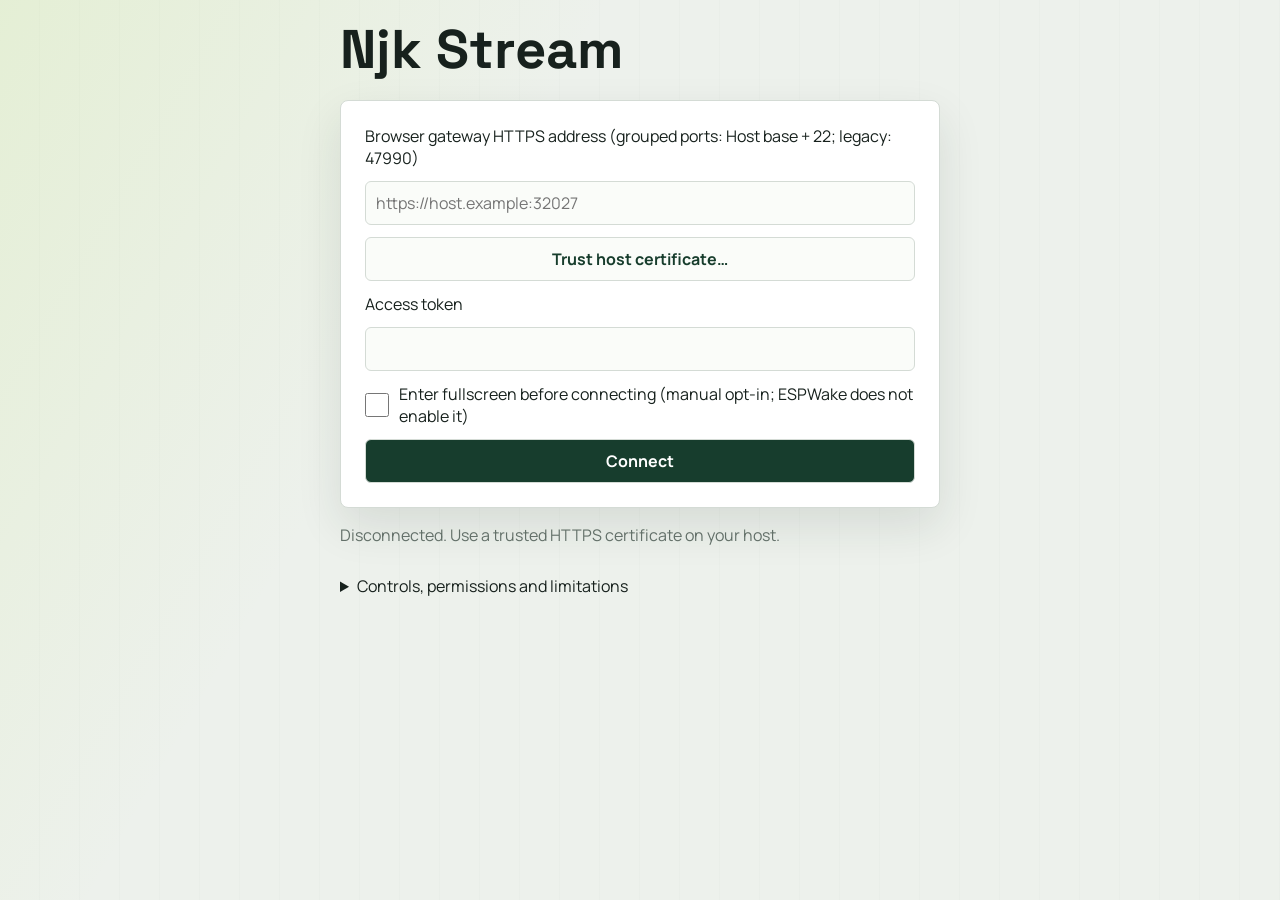
==== index.html @ f279ac7c "Document grouped Host ports in PWA connection guidance Co-authored-by: Copilot <223556219+Copilot@us" ====
<!doctype html>
<html lang="en">
<head>
  <meta charset="utf-8">
  <meta name="viewport" content="width=device-width,initial-scale=1,viewport-fit=cover">
  <meta name="theme-color" content="#14231d">
  <meta name="description" content="Authenticated browser desktop streaming for Njk Host">
  <link rel="manifest" href="./manifest.webmanifest">
  <link rel="icon" href="./icon.svg" type="image/svg+xml">
  <link rel="stylesheet" href="./style.css">
  <title>Njk Stream</title>
</head>
<body>
  <header>
    <h1>Njk Stream</h1>
  </header>
  <main>
    <form id="connection">
      <label for="host">Browser gateway HTTPS address (grouped ports: Host base + 22; legacy: 47990)</label>
      <input id="host" name="host" type="url" placeholder="https://host.example:32027" required autocomplete="url" spellcheck="false">
      <button id="trust-host" type="button">Trust host certificate…</button>
      <label for="token">Access token</label>
      <input id="token" name="token" type="password" required minlength="32" autocomplete="off" spellcheck="false">
      <label class="check-option"><input id="connect-fullscreen" type="checkbox"> Enter fullscreen before connecting (manual opt-in; ESPWake does not enable it)</label>
      <button type="submit" id="connect">Connect</button>
    </form>
    <p id="status" role="status" aria-live="polite">Disconnected. Use a trusted HTTPS certificate on your host.</p>
    <p id="handoff-recovery" hidden><a href="https://taducanh1605.github.io/espwake/">Return to ESPWake and open RemotePC again</a></p>
    <section id="stream-shell" aria-label="Remote stream" hidden>
      <p id="stream-loading" role="status" hidden>Connecting…</p>
      <video id="screen" autoplay muted playsinline tabindex="0" aria-label="Remote desktop. Focus to send keyboard input."></video>
      <details id="stream-tools" hidden>
        <summary aria-label="Remote controls" title="Tap to open. Drag to move; arrow keys move, Home resets."><span class="menu-icon" aria-hidden="true"><span></span><span></span><span></span></span></summary>
        <nav class="stream-menu-controls" aria-label="Remote controls">
        <div id="keyboard-accessory" role="group" aria-label="Remote keyboard extra keys">
          <button type="button" data-key="Escape">ESC</button>
          <button type="button" data-key="Tab">TAB</button>
          <button type="button" data-key="ArrowUp" aria-label="Up arrow">UP</button>
          <button type="button" data-key="ArrowDown" aria-label="Down arrow">DOWN</button>
          <button type="button" data-key="ArrowLeft" aria-label="Left arrow">LEFT</button>
          <button type="button" data-key="ArrowRight" aria-label="Right arrow">RIGHT</button>
          <button type="button" data-key="AltLeft" aria-pressed="false">ALT</button>
          <button type="button" data-key="ControlLeft" aria-pressed="false">CTRL</button>
          <button type="button" data-key="ShiftLeft" aria-pressed="false">SHIFT</button>
        </div>
        <button id="fullscreen" disabled>Enter immersive mode</button>
        <button id="rotate-screen" type="button" disabled>Rotate screen</button>
        <button id="disconnect" disabled>Disconnect</button>
        <button id="microphone" disabled aria-pressed="false">Enable microphone</button>
        <button id="desktop-audio" disabled>Mute desktop audio</button>
        <output id="playback-status" role="status" aria-live="polite"></output>
        <label for="stream-fps">Frame rate</label>
        <select id="stream-fps"><option value="60">60 FPS</option><option value="120">120 FPS (high-refresh device)</option><option value="90">90 FPS</option><option value="30">30 FPS (data saver)</option></select>
        <label for="stream-detail">Desktop detail</label>
        <select id="stream-detail"><option value="auto">Match device pixels (up to 2×)</option><option value="1">Standard (1×)</option><option value="2">High detail (2×)</option></select>
        <label for="stream-bitrate">Bitrate limit</label>
        <select id="stream-bitrate"><option value="auto">Automatic (input latency first)</option><option value="1000">1 Mbps</option><option value="2000">2 Mbps</option><option value="4000">4 Mbps</option><option value="8000">8 Mbps</option><option value="12000">12 Mbps</option><option value="20000">20 Mbps</option></select>
        <button id="apply-quality" disabled>Apply quality</button>
        <output id="video-quality">Video quality: negotiating…</output>
        <output id="quality-request" role="status" aria-live="polite"></output>
        <output id="audio-status" role="status" aria-live="polite"></output>
        <button id="exit-immersive">Exit immersive</button>
        <button id="pointer-lock">Lock mouse</button>
        <button id="soft-keyboard" aria-pressed="false">Keyboard</button>
        <label for="typing-mode">Text input</label>
        <select id="typing-mode"><option value="host">Host keyboard / UniKey (US layout)</option><option value="unicode">Direct Unicode / mobile IME</option></select>
        <output id="keyboard-status" role="status" aria-live="polite"></output>
        <label class="check-option"><input id="gamepad" type="checkbox" checked disabled> Enable gamepads</label>
        <output id="gamepad-status" role="status" aria-live="polite"></output>
        <button id="right-click">Right click</button>
        <button id="scroll-up" aria-label="Scroll remote desktop up">Scroll ↑</button>
        <button id="scroll-down" aria-label="Scroll remote desktop down">Scroll ↓</button>
        <button data-shortcut="win">Remote Win</button>
        <button data-shortcut="alt-tab">Remote Alt+Tab</button>
        <button data-shortcut="escape">Remote Esc</button>
        <label for="zoom">Local magnifier</label>
        <input id="zoom" type="range" min="1" max="3" step="0.25" value="1">
        <output id="zoom-level" for="zoom">1×</output>
        <output id="latency" aria-live="polite">Control RTT: measuring…</output>
        <p id="input-capabilities" role="status" aria-live="polite">Waiting for host input capabilities.</p>
        <p id="capture-status" role="status" aria-live="polite">Input capture off</p>
        <p id="stream-status" role="status" aria-live="polite"></p>
        </nav>
      </details>
    <span id="remote-text-label" hidden>Remote text input</span>
    <div id="remote-text" hidden contenteditable="true" role="textbox" aria-multiline="true" inputmode="none" virtualkeyboardpolicy="manual" tabindex="-1" autocapitalize="off" spellcheck="false" aria-label="Remote keyboard input" aria-describedby="remote-text-help"></div>
    <p id="remote-text-help" hidden>Text is sent to the focused host control. Tap the same host text field again to open the phone keyboard, or use Keyboard manually. Automatic opening requires host editable-focus confirmation and browser support.</p>
      <dialog id="exit-dialog" aria-labelledby="exit-title">
        <h2 id="exit-title">Leave the stream?</h2>
        <p>Disconnect leaves the host session running. Quit closes the remote session only when no other clients are using it.</p>
        <p id="exit-error" role="alert"></p>
        <button id="exit-cancel" type="button" autofocus>Cancel</button>
        <button id="exit-disconnect" type="button">Disconnect</button>
        <button id="exit-quit" type="button">Quit session</button>
      </dialog>
    </section>
    <details>
      <summary>Controls, permissions and limitations</summary>
      <p>Focus the video to send keys. Native hosts that advertise support receive independent multitouch contacts and stylus pressure, tilt and eraser input.
        Standalone capture uses mouse input. Tap a host text field once to focus it, then again to open the phone keyboard.
        The menu starts on the left. Drag its three-line handle to move it; arrow keys move the focused handle and Home resets it.
        Its saved position stays inside the stream after rotation. The floating menu provides extra keyboard keys, right click, scroll, microphone and manual keyboard controls.
        Open the floating menu to use Esc, Tab, arrows, Alt, Ctrl and Shift, with or without the on-screen keyboard.
        Tap a modifier to latch it, tap again to release, or hold it temporarily.
        Rotate screen switches portrait/landscape where the browser supports orientation lock, entering fullscreen if required.
        Exit immersive restores automatic rotation. Unsupported browsers require rotating the device manually.
        Fullscreen and keyboard lock are best-effort: browser/OS shortcuts, secure desktops and Ctrl+Alt+Delete cannot be captured.
        Press Escape to leave fullscreen. Standalone resize changes encoded video only; the native backend can change host display mode subject to ownership.
        Use the browser's built-in install action to install the PWA.</p>
      <p>GitHub Pages serves this app only. The host runs the separate TLS WebRTC gateway. Allow your browser's local-network
        permission if prompted. A trusted host certificate and reachable UDP ICE path (or your own TURN server) are required.</p>
      <p>Trust host certificate opens the gateway's HTTPS page in a separate window. Any browser certificate warning must be accepted manually;
        the app never bypasses TLS verification. The page signals completion only to this allowlisted PWA origin.</p>
      <p>Microphone is opt-in, requires browser permission, and is available only when the native host advertises a configured virtual-cable sink.
        It is never enabled automatically. Standalone desktop sound requires a configured Windows system-audio loopback device, not a microphone.</p>
      <p>The standalone fallback captures the Windows virtual desktop with FFmpeg, separately from Njk Host's native sessions;
        it does not arbitrate native virtual-display ownership. Njk Host includes the integrated native browser backend:
        run its packaged gateway in native mode with matching authentication and trusted TLS. No user coding is required.
        Access tokens grant desktop control; keep them secret.</p>
      <p>Immersive mode requests fullscreen and keyboard lock where available. Exit using the three-line menu or Escape.
        Android navigation/back gestures, Windows shortcuts and secure Ctrl+Alt+Delete cannot universally be intercepted.
        Remote Win, Alt+Tab and Esc buttons inject supported host keys; Ctrl+Alt+Delete is not offered because this host cannot inject the secure sequence.
        The local magnifier changes only your view, not host resolution. Streaming defaults to 60 FPS. 90/120 FPS require an updated Host, capable encoder, decoder and high-refresh display; 4K is limited to 60 FPS by H.264 level 5.2. More FPS cannot compensate for an overloaded network.
        Quality requests and actual encoder application are reported separately.</p>
      <p>Desktop detail matches the device pixel density up to 2×, bounded to 3840×2160.
        Higher detail provides sharper text but more desktop space and uses more bandwidth.
        Select Standard (1×) if host controls appear too small; the local magnifier can enlarge your view.</p>
      <p>The monitor button in ESP Wake can connect automatically using a short-lived, single-use ticket.
        The ticket is removed from browser history before connection; host credentials are not stored on the ESP32 or in browser storage.
        Expired access is refreshed through the launching ESPWake tab. Disconnect or Quit closes this launched tab only after the host confirms success.</p>
      <p>Host keyboard mode sends native key events for ASCII text so UniKey/Telex can run on the host; use a US host keyboard layout.
        Direct Unicode mode sends text already composed by your phone keyboard, including accents and emoji.
        Automatic soft-keyboard requests require host editable-focus confirmation and browser support. If the phone blocks an automatic request, open the controls menu and tap Keyboard; that direct gesture retries focus and keyboard activation.</p>
      <p>Enable gamepads to use up to four standard browser-mapped controllers through the host virtual-controller driver.
        Press a controller button after connecting so the browser can expose it. Input stops on blur, hidden pages or disconnect.</p>
      <p>Native Windows touch and stylus (including pressure, tilt and eraser) are enabled only when the host advertises those capabilities.
        The displayed control RTT measures the motion data channel round trip to the gateway; it is not end-to-end video/display latency.</p>
      <p><a href="https://github.com/taducanh1605/remotepc/releases/latest" target="_blank" rel="noopener">Download Njk Host and Njk Stream releases</a></p>
    </details>
  </main>
  <script type="module" src="./app.js?v=20261110-ports1"></script>
</body>
</html>
---- style.css ----
@import url("https://fonts.googleapis.com/css2?family=Manrope:wght@400;500;600;700&family=Space+Grotesk:wght@600;700&display=swap");
:root {
  color-scheme: only light;
  font: 16px "Manrope",system-ui,sans-serif;
  --ink: #17211d; --muted: #637069; --surface: #fff; --canvas: #edf1ec;
  --line: #d4dbd5; --forest: #173d2d; --forest-strong: #0e2d20;
  --lime: #b8e45d; --red: #c64d44; --shadow: 0 18px 45px rgba(26,48,37,.11);
  background: var(--canvas); color: var(--ink);
}
* { box-sizing: border-box; }
body { margin: 0; min-height: 100dvh; background: linear-gradient(120deg,rgba(184,228,93,.16),transparent 34%),repeating-linear-gradient(90deg,transparent 0 39px,rgba(23,61,45,.035) 40px),var(--canvas); padding: max(24px,env(safe-area-inset-top)) max(16px,env(safe-area-inset-right)) max(24px,env(safe-area-inset-bottom)) max(16px,env(safe-area-inset-left)); }
header,main { width: 100%; max-width: 600px; margin: 0 auto; }
h1 { font: 700 clamp(2rem,8vw,3.4rem)/.95 "Space Grotesk",system-ui,sans-serif; margin: 0 0 24px; }
#connection { padding: 24px; border: 1px solid var(--line); border-radius: 8px; background: var(--surface); box-shadow: var(--shadow); }
form { display: grid; gap: 12px; width: 100%; }
form > *, main > details, .check-option { min-width: 0; }
label, summary, main > details { overflow-wrap: anywhere; }
input, textarea { font-size: 16px; }
button,input,select { min-width: 0; min-height: 44px; border: 1px solid var(--line); border-radius: 6px; padding: 10px; color: inherit; background: #fafcf9; font: inherit; }
button { color: var(--forest); font-weight: 700; }
#connect { background: var(--forest); color: #fff; }
button:hover:not(:disabled) { border-color: var(--forest); }
#status { color: var(--muted); }
form > input { width: 100%; }
#status { overflow-wrap: anywhere; }
button { cursor: pointer; }
button:disabled { opacity: .6; cursor: default; }
.check-option { display: flex; align-items: center; gap: 10px; min-height: 44px; }
.check-option input { width: 24px; height: 24px; min-height: 24px; margin: 0; }
.check-option input { flex: 0 0 24px; }
:focus-visible { outline: 3px solid rgba(23,61,45,.28); outline-offset: 3px; }
body.streaming { padding: 0; background: #000; overflow: hidden; overscroll-behavior: none; }
body.streaming > header,body.streaming #connection,body.streaming #status,body.streaming main > details { display: none; }
body.streaming main { max-width: none; margin: 0; }
#stream-shell { position: fixed; top: var(--viewport-top,0px); left: 0; width: 100%; height: var(--viewport-height,100dvh); overflow: hidden; background: #000; overscroll-behavior: contain; }
#stream-shell:fullscreen { top: 0; width: 100%; height: var(--viewport-height,100dvh); }
#stream-loading { position: absolute; top: 50%; left: 10%; width: 80%; color: #fff; text-align: center; z-index: 1; pointer-events: none; }
#screen { display: block; width: 100%; height: 100%; background: #000; object-fit: contain; object-position: center top; transform-origin: center top; touch-action: none; }
#stream-shell:fullscreen #screen { height: var(--viewport-height,100%); }
#stream-tools { position: absolute; top: max(8px,env(safe-area-inset-top)); left: max(8px,env(safe-area-inset-left)); z-index: 2; max-width: calc(100% - 16px); padding: 0; border: 1px solid var(--line); border-radius: 8px; background: #fffffff5; color: var(--forest); box-shadow: var(--shadow); }
#stream-tools summary { display: flex; align-items: center; justify-content: center; width: 44px; height: 44px; cursor: grab; list-style: none; touch-action: none; user-select: none; }
#stream-tools summary::-webkit-details-marker { display: none; }
.menu-icon { display: grid; gap: 4px; width: 20px; }
.menu-icon span { height: 2px; border-radius: 1px; background: currentColor; }
.stream-menu-controls { display: grid; grid-template-columns: repeat(2,minmax(0,1fr)); width: min(320px,calc(100vw - 20px)); gap: 6px; padding: 8px; max-height: calc(var(--viewport-height,100dvh) - 72px); overflow: auto; }
.stream-menu-controls button { min-width: 0; font-size: .875rem; }
.stream-menu-controls label { align-self: center; }
.stream-menu-controls #zoom { width: 100%; }
.stream-menu-controls output,.stream-menu-controls p { grid-column: 1 / -1; padding: 6px; margin: 0; font-size: .8rem; overflow-wrap: anywhere; }
#remote-text,#remote-text-label,#remote-text-help { position: absolute; top: 0; left: 0; width: 1px; height: 1px; min-height: 1px; padding: 0; margin: 0; border: 0; opacity: .01; overflow: hidden; font-size: 16px; }
#keyboard-accessory { grid-column: 1 / -1; display: grid; grid-template-columns: repeat(3,minmax(0,1fr)); gap: 4px; }
#keyboard-accessory button { min-height: 44px; padding: 4px; font-size: .75rem; touch-action: manipulation; }
#keyboard-accessory button[aria-pressed="true"] { background: var(--lime); border: 2px solid #fff; }
body.immersive { overflow: hidden; overscroll-behavior: none; }
a { color: var(--forest); }
main > details { padding: 12px 0; line-height: 1.5; }
summary { cursor: pointer; min-height: 44px; }
[hidden] { display: none !important; }
dialog { max-width: min(420px,calc(100vw - 24px)); max-height: calc(var(--viewport-height,100dvh) - 24px); overflow: auto; background: var(--surface); color: var(--ink); border: 1px solid var(--line); border-radius: 8px; box-shadow: var(--shadow); }
#exit-quit { color: var(--red); }
dialog::backdrop { background: #0009; }
dialog h2 { font-size: 1.2rem; }
dialog p { overflow-wrap: anywhere; }
@media (max-width: 480px) {
  body { padding-inline: max(10px,env(safe-area-inset-left)) max(10px,env(safe-area-inset-right)); }
  #connection { padding: 18px 14px; }
}
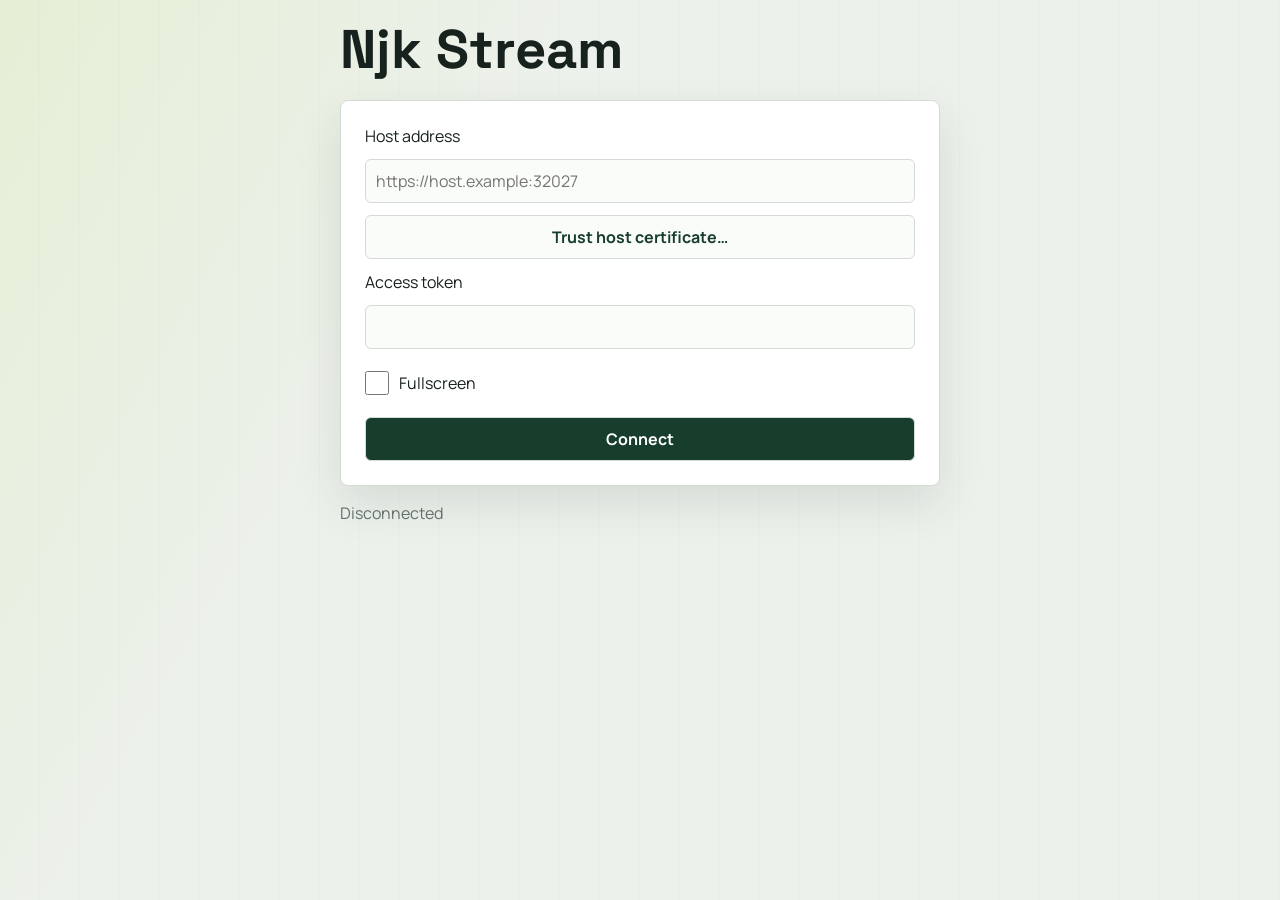
==== commit 144f8488: "Simplify connection screen and remove inline PWA manual Co-authored-by: Copilot <223556219+Copilot@u" ====
--- a/index.html
+++ b/index.html
@@ -16,15 +16,15 @@
   </header>
   <main>
     <form id="connection">
-      <label for="host">Browser gateway HTTPS address (grouped ports: Host base + 22; legacy: 47990)</label>
+      <label for="host">Host address</label>
       <input id="host" name="host" type="url" placeholder="https://host.example:32027" required autocomplete="url" spellcheck="false">
       <button id="trust-host" type="button">Trust host certificate…</button>
       <label for="token">Access token</label>
       <input id="token" name="token" type="password" required minlength="32" autocomplete="off" spellcheck="false">
-      <label class="check-option"><input id="connect-fullscreen" type="checkbox"> Enter fullscreen before connecting (manual opt-in; ESPWake does not enable it)</label>
+      <label class="check-option"><input id="connect-fullscreen" type="checkbox"> Fullscreen</label>
       <button type="submit" id="connect">Connect</button>
     </form>
-    <p id="status" role="status" aria-live="polite">Disconnected. Use a trusted HTTPS certificate on your host.</p>
+    <p id="status" role="status" aria-live="polite">Disconnected</p>
     <p id="handoff-recovery" hidden><a href="https://taducanh1605.github.io/espwake/">Return to ESPWake and open RemotePC again</a></p>
     <section id="stream-shell" aria-label="Remote stream" hidden>
       <p id="stream-loading" role="status" hidden>Connecting…</p>
@@ -50,11 +50,11 @@
         <button id="desktop-audio" disabled>Mute desktop audio</button>
         <output id="playback-status" role="status" aria-live="polite"></output>
         <label for="stream-fps">Frame rate</label>
-        <select id="stream-fps"><option value="60">60 FPS</option><option value="120">120 FPS (high-refresh device)</option><option value="90">90 FPS</option><option value="30">30 FPS (data saver)</option></select>
+        <select id="stream-fps"><option value="60">60 FPS</option><option value="120">120 FPS</option><option value="90">90 FPS</option><option value="30">30 FPS</option></select>
         <label for="stream-detail">Desktop detail</label>
-        <select id="stream-detail"><option value="auto">Match device pixels (up to 2×)</option><option value="1">Standard (1×)</option><option value="2">High detail (2×)</option></select>
+        <select id="stream-detail"><option value="auto">Auto</option><option value="1">Standard (1×)</option><option value="2">High (2×)</option></select>
         <label for="stream-bitrate">Bitrate limit</label>
-        <select id="stream-bitrate"><option value="auto">Automatic (input latency first)</option><option value="1000">1 Mbps</option><option value="2000">2 Mbps</option><option value="4000">4 Mbps</option><option value="8000">8 Mbps</option><option value="12000">12 Mbps</option><option value="20000">20 Mbps</option></select>
+        <select id="stream-bitrate"><option value="auto">Auto</option><option value="1000">1 Mbps</option><option value="2000">2 Mbps</option><option value="4000">4 Mbps</option><option value="8000">8 Mbps</option><option value="12000">12 Mbps</option><option value="20000">20 Mbps</option></select>
         <button id="apply-quality" disabled>Apply quality</button>
         <output id="video-quality">Video quality: negotiating…</output>
         <output id="quality-request" role="status" aria-live="polite"></output>
@@ -94,50 +94,7 @@
         <button id="exit-quit" type="button">Quit session</button>
       </dialog>
     </section>
-    <details>
-      <summary>Controls, permissions and limitations</summary>
-      <p>Focus the video to send keys. Native hosts that advertise support receive independent multitouch contacts and stylus pressure, tilt and eraser input.
-        Standalone capture uses mouse input. Tap a host text field once to focus it, then again to open the phone keyboard.
-        The menu starts on the left. Drag its three-line handle to move it; arrow keys move the focused handle and Home resets it.
-        Its saved position stays inside the stream after rotation. The floating menu provides extra keyboard keys, right click, scroll, microphone and manual keyboard controls.
-        Open the floating menu to use Esc, Tab, arrows, Alt, Ctrl and Shift, with or without the on-screen keyboard.
-        Tap a modifier to latch it, tap again to release, or hold it temporarily.
-        Rotate screen switches portrait/landscape where the browser supports orientation lock, entering fullscreen if required.
-        Exit immersive restores automatic rotation. Unsupported browsers require rotating the device manually.
-        Fullscreen and keyboard lock are best-effort: browser/OS shortcuts, secure desktops and Ctrl+Alt+Delete cannot be captured.
-        Press Escape to leave fullscreen. Standalone resize changes encoded video only; the native backend can change host display mode subject to ownership.
-        Use the browser's built-in install action to install the PWA.</p>
-      <p>GitHub Pages serves this app only. The host runs the separate TLS WebRTC gateway. Allow your browser's local-network
-        permission if prompted. A trusted host certificate and reachable UDP ICE path (or your own TURN server) are required.</p>
-      <p>Trust host certificate opens the gateway's HTTPS page in a separate window. Any browser certificate warning must be accepted manually;
-        the app never bypasses TLS verification. The page signals completion only to this allowlisted PWA origin.</p>
-      <p>Microphone is opt-in, requires browser permission, and is available only when the native host advertises a configured virtual-cable sink.
-        It is never enabled automatically. Standalone desktop sound requires a configured Windows system-audio loopback device, not a microphone.</p>
-      <p>The standalone fallback captures the Windows virtual desktop with FFmpeg, separately from Njk Host's native sessions;
-        it does not arbitrate native virtual-display ownership. Njk Host includes the integrated native browser backend:
-        run its packaged gateway in native mode with matching authentication and trusted TLS. No user coding is required.
-        Access tokens grant desktop control; keep them secret.</p>
-      <p>Immersive mode requests fullscreen and keyboard lock where available. Exit using the three-line menu or Escape.
-        Android navigation/back gestures, Windows shortcuts and secure Ctrl+Alt+Delete cannot universally be intercepted.
-        Remote Win, Alt+Tab and Esc buttons inject supported host keys; Ctrl+Alt+Delete is not offered because this host cannot inject the secure sequence.
-        The local magnifier changes only your view, not host resolution. Streaming defaults to 60 FPS. 90/120 FPS require an updated Host, capable encoder, decoder and high-refresh display; 4K is limited to 60 FPS by H.264 level 5.2. More FPS cannot compensate for an overloaded network.
-        Quality requests and actual encoder application are reported separately.</p>
-      <p>Desktop detail matches the device pixel density up to 2×, bounded to 3840×2160.
-        Higher detail provides sharper text but more desktop space and uses more bandwidth.
-        Select Standard (1×) if host controls appear too small; the local magnifier can enlarge your view.</p>
-      <p>The monitor button in ESP Wake can connect automatically using a short-lived, single-use ticket.
-        The ticket is removed from browser history before connection; host credentials are not stored on the ESP32 or in browser storage.
-        Expired access is refreshed through the launching ESPWake tab. Disconnect or Quit closes this launched tab only after the host confirms success.</p>
-      <p>Host keyboard mode sends native key events for ASCII text so UniKey/Telex can run on the host; use a US host keyboard layout.
-        Direct Unicode mode sends text already composed by your phone keyboard, including accents and emoji.
-        Automatic soft-keyboard requests require host editable-focus confirmation and browser support. If the phone blocks an automatic request, open the controls menu and tap Keyboard; that direct gesture retries focus and keyboard activation.</p>
-      <p>Enable gamepads to use up to four standard browser-mapped controllers through the host virtual-controller driver.
-        Press a controller button after connecting so the browser can expose it. Input stops on blur, hidden pages or disconnect.</p>
-      <p>Native Windows touch and stylus (including pressure, tilt and eraser) are enabled only when the host advertises those capabilities.
-        The displayed control RTT measures the motion data channel round trip to the gateway; it is not end-to-end video/display latency.</p>
-      <p><a href="https://github.com/taducanh1605/remotepc/releases/latest" target="_blank" rel="noopener">Download Njk Host and Njk Stream releases</a></p>
-    </details>
   </main>
-  <script type="module" src="./app.js?v=20261110-ports1"></script>
+  <script type="module" src="./app.js?v=20261110-clean1"></script>
 </body>
 </html>
